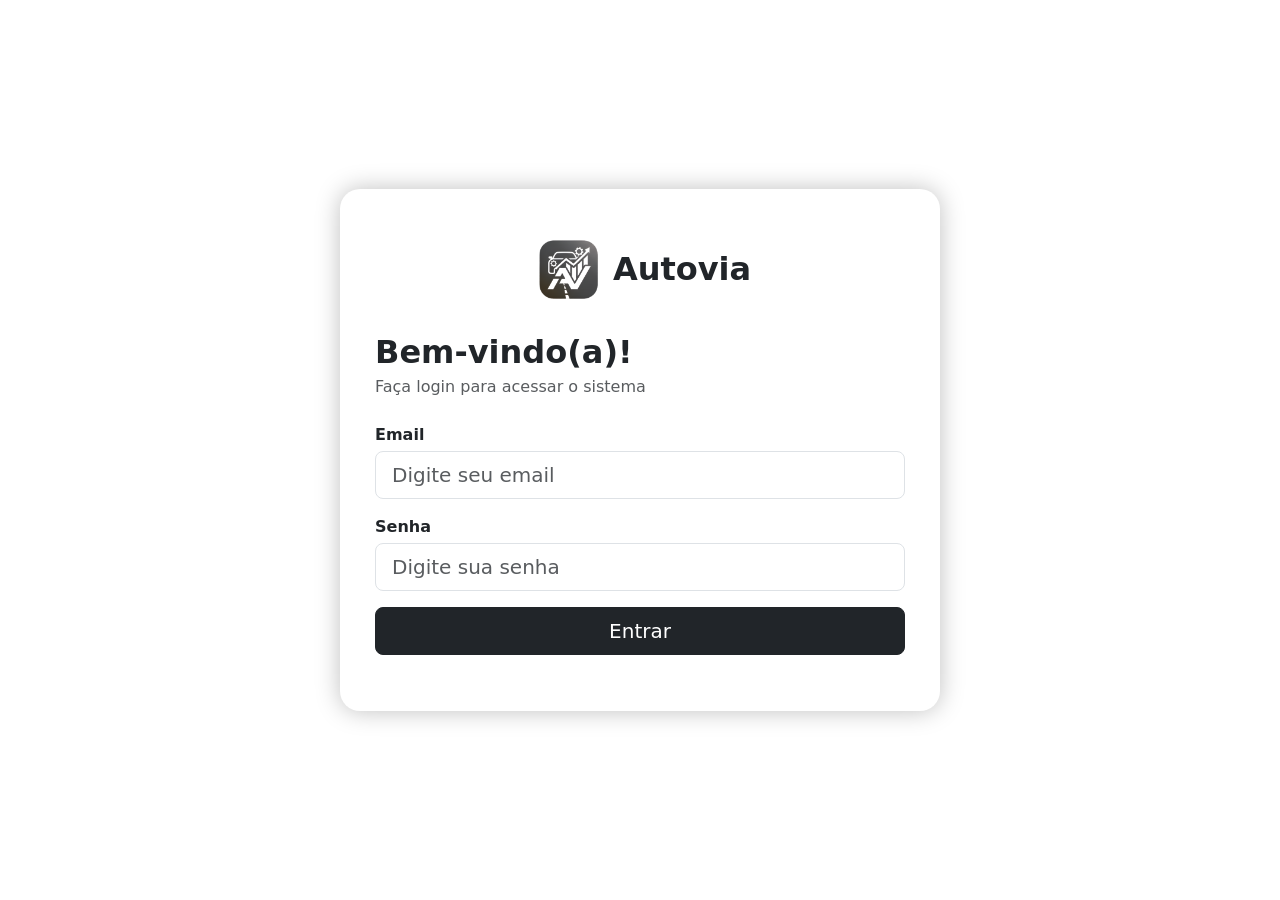
==== index.html @ e65ce5ac "refactor: ajustes gerais de layout e organização" ====
<!DOCTYPE html>
<html lang="en">

<head>
    <meta charset="UTF-8">
    <meta name="viewport" content="width=device-width, initial-scale=1.0">
    <title>Login</title>

    <link href="https://cdn.jsdelivr.net/npm/bootstrap@5.3.8/dist/css/bootstrap.min.css" rel="stylesheet">

    <style>
        body,
        html {
            height: 100%;
            margin: 0;
        }

        .background-full {
            height: 100vh;
            background-image: url("https://images.unsplash.com/photo-1572401611152-cf63d874b019?fm=jpg&q=60&w=3000&ixlib=rb-4.1.0&ixid=M3wxMjA3fDB8MHxzZWFyY2h8M3x8Y2Fycm8lMjBkZSUyMGVzdHJhZGF8ZW58MHx8MHx8fDA%3D");
            background-size: cover;
            background-position: bottom center;
        }

        .login-card {
            background: #fff;
            border-radius: 20px;
            padding: 40px 35px;
            width: 600px;
            box-shadow: 0 0 25px rgba(0, 0, 0, 0.25);
        }

        .login-card h2 {
            font-weight: 700;
        }

        .btn-google {
            border: 1px solid #ccc;
            background: #fff;
        }
    </style>
</head>

<body>
    <section class="background-full d-flex align-items-center justify-content-center">
        <div class="login-card">
            <div class="d-flex align-items-center justify-content-center mb-4">
                <img src="img/logo.png" alt="Autovia" style="width: 80px; height: 80px;">
                <span class="fw-bold fs-2 ms-1">Autovia</span>
            </div>

            <h2 class="mb-1">Bem-vindo(a)!</h2>
            <p class="text-muted mb-4">Faça login para acessar o sistema</p>

            <form action="dashboard.html">
                <label class="mb-1 fw-semibold">Email</label>
                <input class="form-control form-control-lg mb-3" type="email" placeholder="Digite seu email" required>

                <label class="mb-1 fw-semibold">Senha</label>
                <input class="form-control form-control-lg mb-3" type="password" placeholder="Digite sua senha"
                    required>

                <button class="btn btn-dark btn-lg w-100 mb-3">Entrar</button>
            </form>
        </div>
    </section>

    <script src="https://cdn.jsdelivr.net/npm/bootstrap@5.3.8/dist/js/bootstrap.bundle.min.js"></script>
</body>

</html>
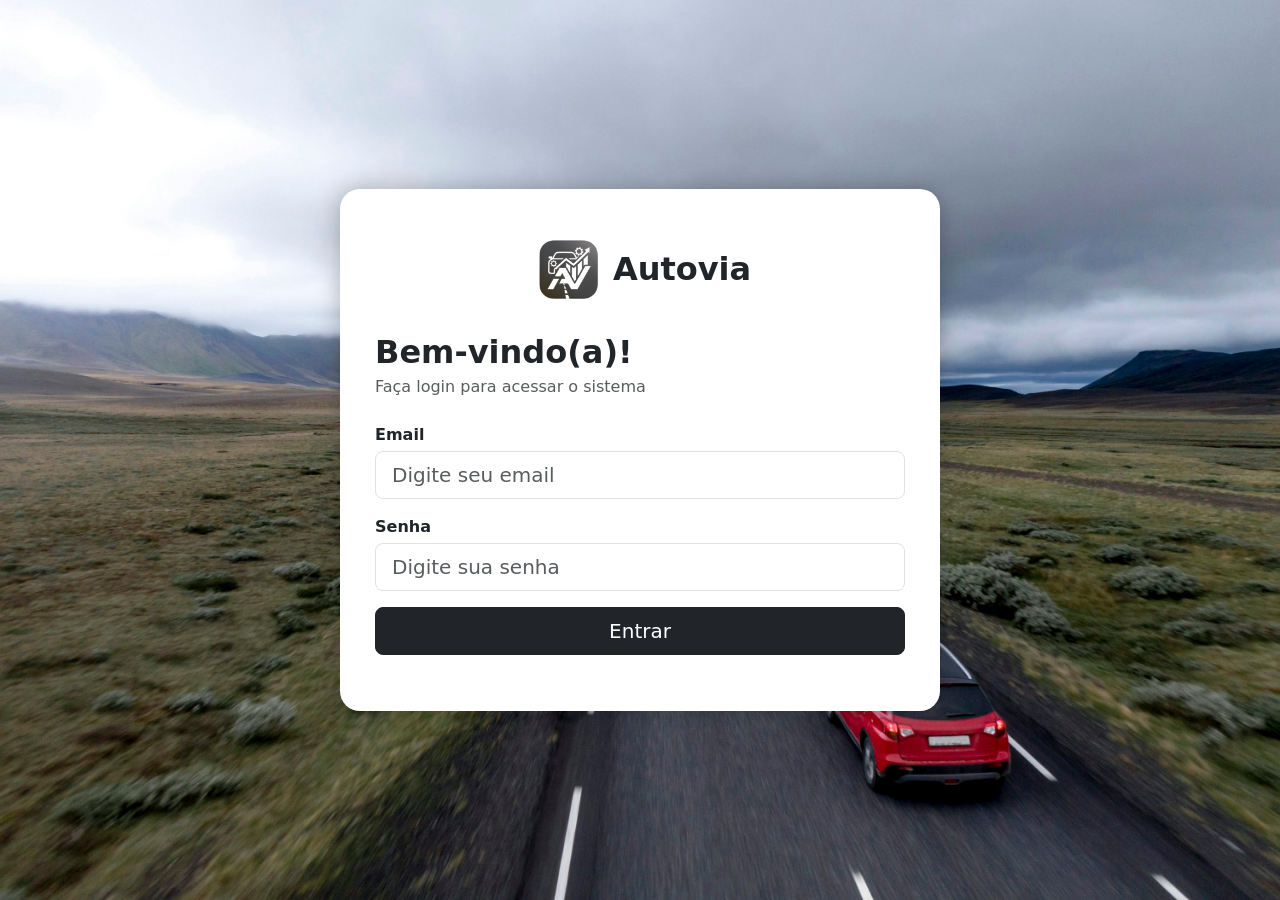
==== commit cef00db1: "feat: adicionando favicon" ====
--- a/index.html
+++ b/index.html
@@ -5,9 +5,8 @@
     <meta charset="UTF-8">
     <meta name="viewport" content="width=device-width, initial-scale=1.0">
     <title>Login</title>
-
+    <link rel="icon" type="image/png" href="img/logo.png">
     <link href="https://cdn.jsdelivr.net/npm/bootstrap@5.3.8/dist/css/bootstrap.min.css" rel="stylesheet">
-
     <style>
         body,
         html {
@@ -17,7 +16,7 @@
 
         .background-full {
             height: 100vh;
-            background-image: url("https://images.unsplash.com/photo-1572401611152-cf63d874b019?fm=jpg&q=60&w=3000&ixlib=rb-4.1.0&ixid=M3wxMjA3fDB8MHxzZWFyY2h8M3x8Y2Fycm8lMjBkZSUyMGVzdHJhZGF8ZW58MHx8MHx8fDA%3D");
+            background-image: url("img/rodovia.jpeg");
             background-size: cover;
             background-position: bottom center;
         }
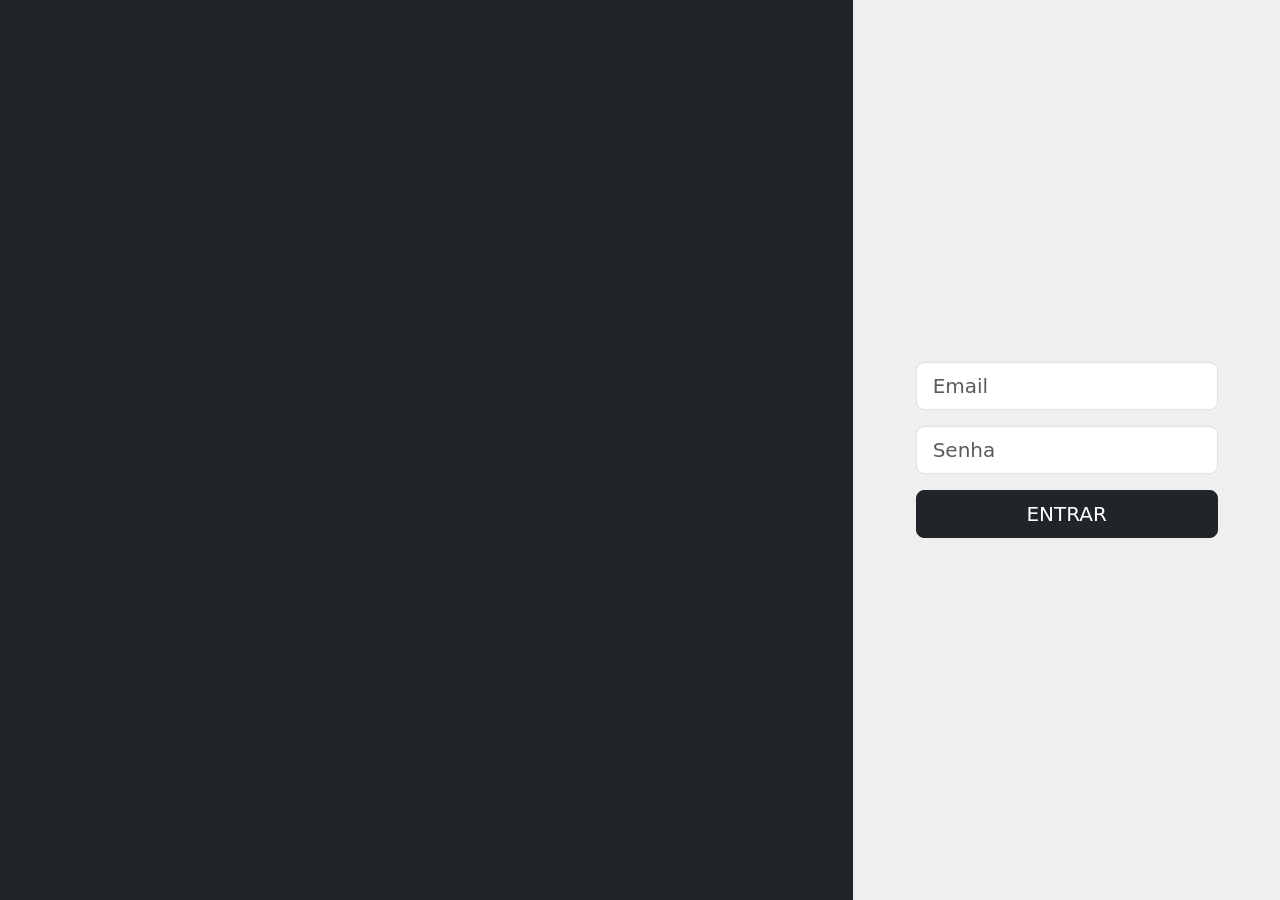
==== commit 4a1e61d8: "Revert "[Equipe 05] Junção das Tasks e PR pro Repositório Original"" ====
--- a/index.html
+++ b/index.html
@@ -1,70 +1,33 @@
 <!DOCTYPE html>
 <html lang="en">
-
 <head>
     <meta charset="UTF-8">
     <meta name="viewport" content="width=device-width, initial-scale=1.0">
-    <title>Login</title>
-    <link rel="icon" type="image/png" href="img/logo.png">
-    <link href="https://cdn.jsdelivr.net/npm/bootstrap@5.3.8/dist/css/bootstrap.min.css" rel="stylesheet">
-    <style>
-        body,
-        html {
-            height: 100%;
-            margin: 0;
-        }
+    <title>Document</title>
 
-        .background-full {
-            height: 100vh;
-            background-image: url("img/rodovia.jpeg");
-            background-size: cover;
-            background-position: bottom center;
-        }
+    <link href="https://cdn.jsdelivr.net/npm/bootstrap@5.3.8/dist/css/bootstrap.min.css" rel="stylesheet" integrity="sha384-sRIl4kxILFvY47J16cr9ZwB07vP4J8+LH7qKQnuqkuIAvNWLzeN8tE5YBujZqJLB" crossorigin="anonymous">
 
-        .login-card {
-            background: #fff;
-            border-radius: 20px;
-            padding: 40px 35px;
-            width: 600px;
-            box-shadow: 0 0 25px rgba(0, 0, 0, 0.25);
-        }
+    <link rel="stylesheet" href="css/custom.css">
+</head>
+<body class="container-fluid">
+    <section class="row h-100">
+        <div class="col-8 bg-dark">
+            Imagem do carro
+        </div>
 
-        .login-card h2 {
-            font-weight: 700;
-        }
+        <div class="col-4">
+            <div class="h-100 d-flex justify-content-center align-items-center">
+                <form class="w-75" action="dashboard.html">
+                    <input class="form-control form-control-lg mb-3" type="email" placeholder="Email">
 
-        .btn-google {
-            border: 1px solid #ccc;
-            background: #fff;
-        }
-    </style>
-</head>
+                    <input class="form-control form-control-lg mb-3" type="password" placeholder="Senha">
 
-<body>
-    <section class="background-full d-flex align-items-center justify-content-center">
-        <div class="login-card">
-            <div class="d-flex align-items-center justify-content-center mb-4">
-                <img src="img/logo.png" alt="Autovia" style="width: 80px; height: 80px;">
-                <span class="fw-bold fs-2 ms-1">Autovia</span>
+                    <button class="btn btn-dark btn-lg w-100">ENTRAR</button>
+                </form>
             </div>
-
-            <h2 class="mb-1">Bem-vindo(a)!</h2>
-            <p class="text-muted mb-4">Faça login para acessar o sistema</p>
-
-            <form action="dashboard.html">
-                <label class="mb-1 fw-semibold">Email</label>
-                <input class="form-control form-control-lg mb-3" type="email" placeholder="Digite seu email" required>
-
-                <label class="mb-1 fw-semibold">Senha</label>
-                <input class="form-control form-control-lg mb-3" type="password" placeholder="Digite sua senha"
-                    required>
-
-                <button class="btn btn-dark btn-lg w-100 mb-3">Entrar</button>
-            </form>
         </div>
     </section>
-
-    <script src="https://cdn.jsdelivr.net/npm/bootstrap@5.3.8/dist/js/bootstrap.bundle.min.js"></script>
+    
+    <script src="https://cdn.jsdelivr.net/npm/bootstrap@5.3.8/dist/js/bootstrap.bundle.min.js" integrity="sha384-FKyoEForCGlyvwx9Hj09JcYn3nv7wiPVlz7YYwJrWVcXK/BmnVDxM+D2scQbITxI" crossorigin="anonymous"></script>
 </body>
-
 </html>
--- a/css/custom.css
+++ b/css/custom.css
@@ -0,0 +1,4 @@
+html, body {
+    height: 100%;
+    background-color: #EFEFEF;
+}
